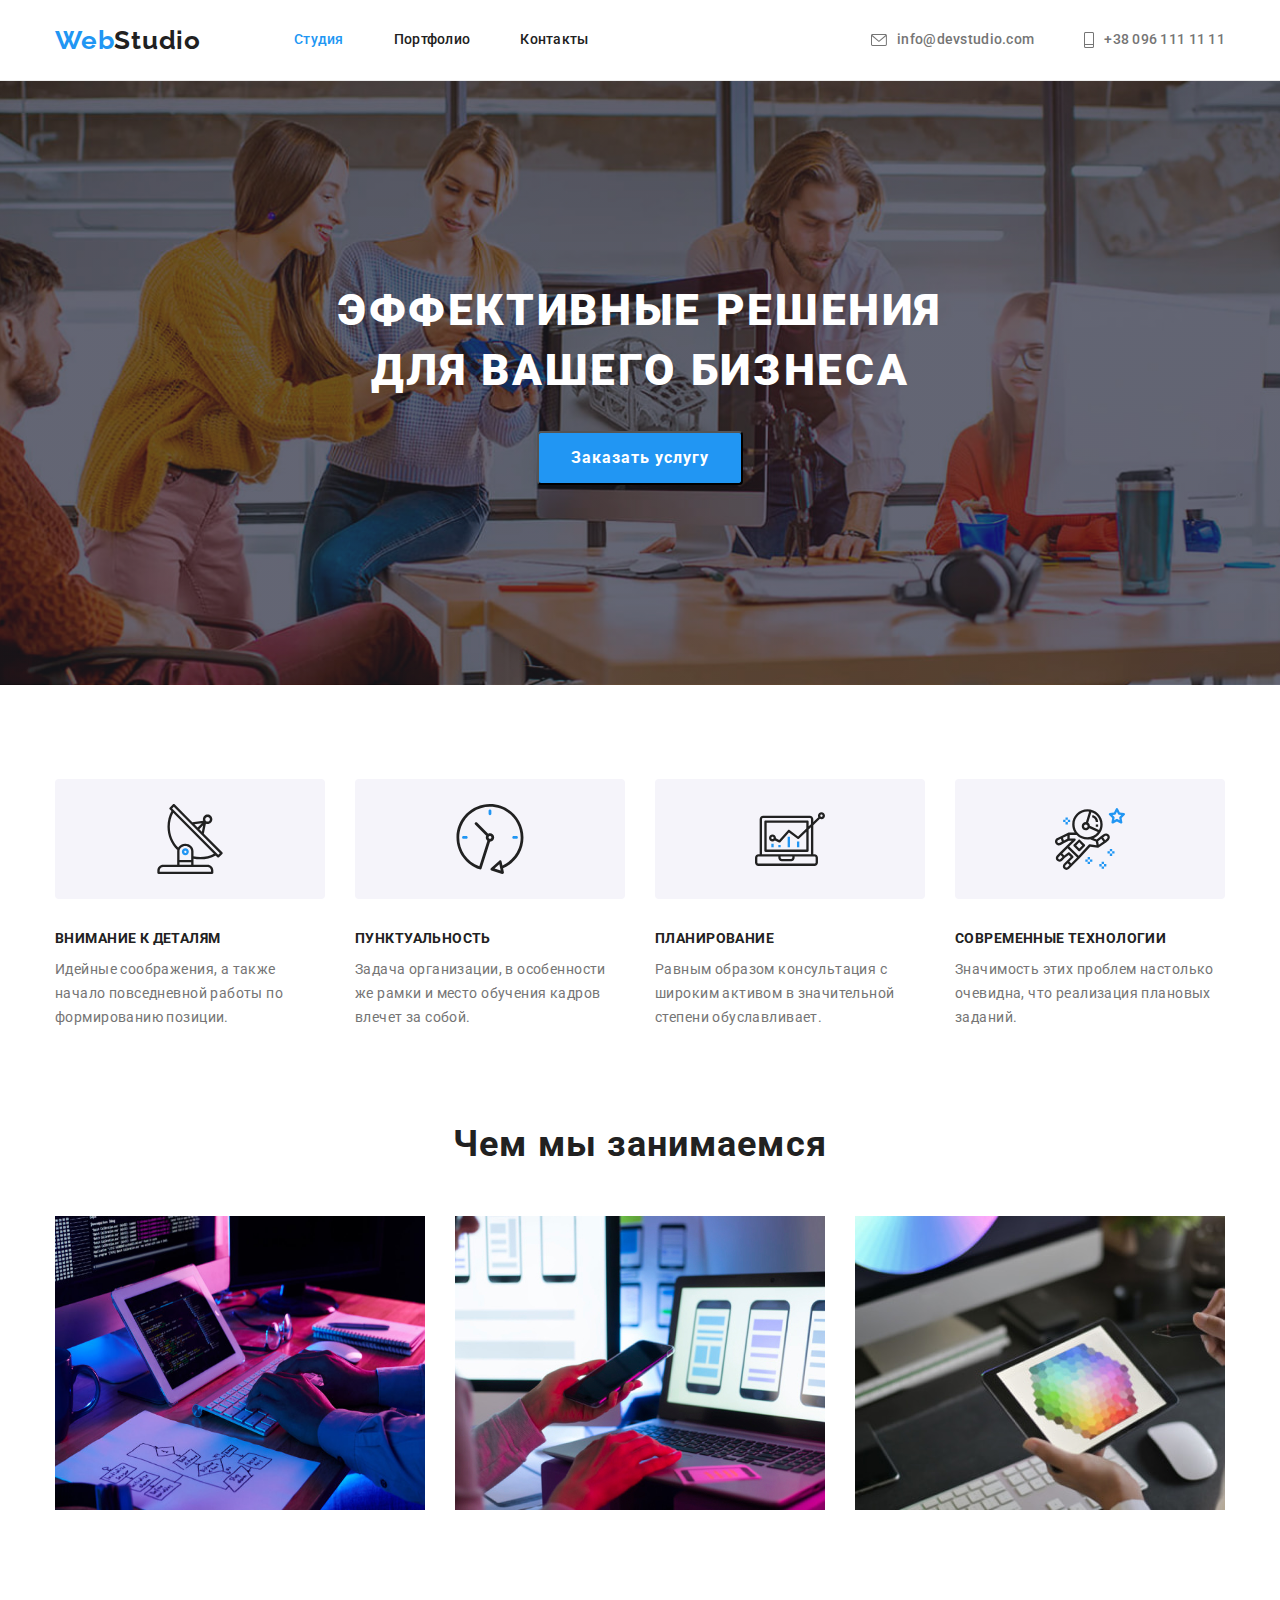
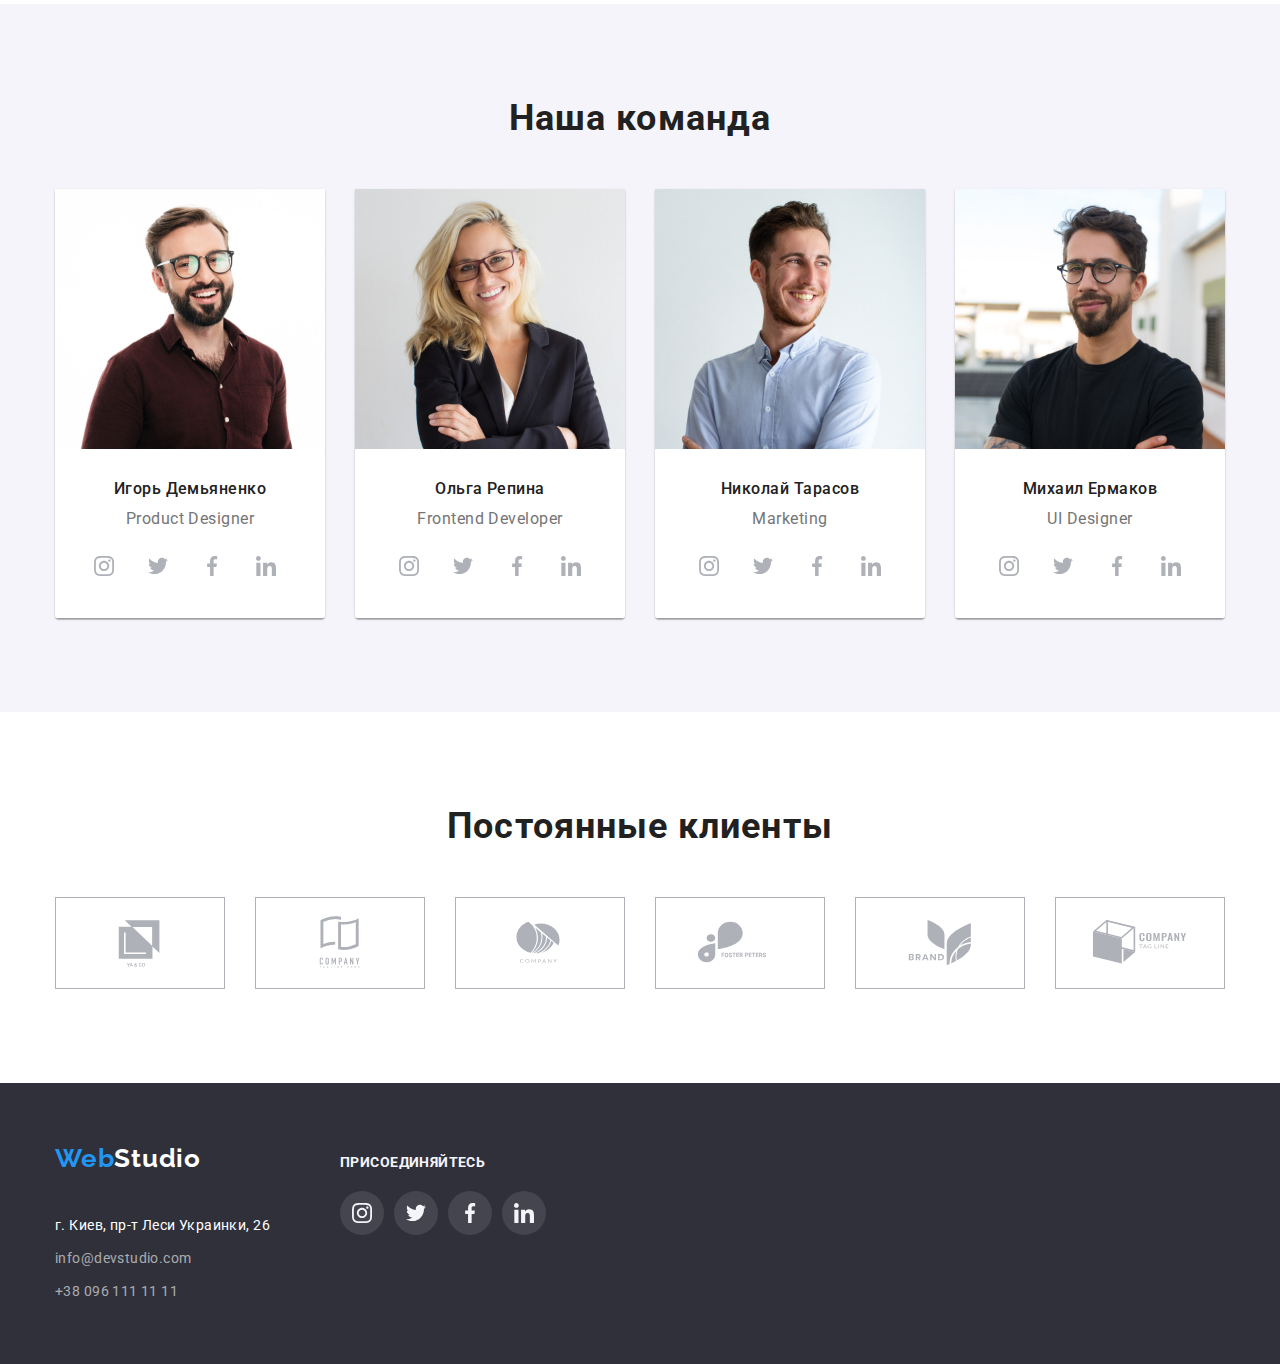
==== docs/index.html @ ccc842a6 "Initial commit" ====
<!DOCTYPE html>
<html lang="ru">

<head>
  <meta charset="UTF-8" />
  <meta http-equiv="X-UA-Compatible" content="IE=edge" />
  <meta name="viewport" content="width=device-width, initial-scale=1.0" />
  <title>Document</title>
  <link rel="preconnect" href="https://fonts.googleapis.com" />
  <link rel="preconnect" href="https://fonts.gstatic.com" crossorigin />
  <link href="https://fonts.googleapis.com/css2?family=Raleway:wght@700&family=Roboto:wght@400;500;700;900&display=swap"
    rel="stylesheet" />
  <link href="https://cdnjs.cloudflare.com/ajax/libs/modern-normalize/1.1.0/modern-normalize.min.css"
    rel="stylesheet" />
  <link rel="stylesheet" href="./css/style.css" />
</head>

<body class="pages">
  <!-- Шапка сайта -->
  <header class="page-header">
    <div class="main-nav conteiner">
      <nav class="nav-content">
        <a href="./index.html" lang="en" class="logo logo-header link">
          <span class="logo-accent">Web</span>Studio
        </a>
        <ul class=" nav-list">
          <li class="nav-item">
            <a href="./portfolio.html" class="nav-link link current">Студия</a>
          </li>
          <li class="nav-item">
            <a href="./portfolio.html" class="nav-link link">Портфолио</a>
          </li>
          <li class="nav-item"><a href="#address" class="nav-link link">Контакты
            </a>
          </li>
        </ul>
      </nav>
      <ul class="info-list ">
        <li class="info-item">
          <a href="mailto:info@devstudio.com" class=" info-link link">
            <svg class="icon-mail">
              <use href="./img/sprite.svg#icon-mail"></use>
            </svg>info@devstudio.com</a>
        </li>
        <li class="info-item list">
          <a href="tell:+380961111111" class="info-link link"><svg class="icon-tel">
            <use href="./img/sprite.svg#icon-tel" ></use>
          </svg> +38 096 111 11 11</a>
        </li>
      </ul>
    </div>
  </header>
  <main>
    <!-- Герой -->
    <section class="hero section">
      <div class="conteiner">
        <div class="hero-content">
          <h1 class="hero-title">Эффективные решения <br />для вашего бизнеса</h1>
          <button type="button" class="hero-button">Заказать услугу</button>
        </div>
      </div>
    </section>
    <!-- Преимущества -->
    <section class="section">
      <div class="conteiner">
        <h2 class="visually-hidden">Наши преимущества</h2>
        <ul class="advantage-list list">
          <li class="advantage-item">
            <div class="box-icons">
              <svg class="skill-icons">
                  <use href="./img/sprite.svg#icon-antenna"></use>
              </svg>
              </div>
            <h3 class=" advantage-title">Внимание к деталям</h3>
            <p class="advantage-text">
              Идейные соображения, а также<br />
              начало повседневной работы по<br />
              формированию позиции.
            </p>
          </li>
          <li class="advantage-item">
            <div class="box-icons">
              <svg class="skill-icons">
                  <use href="./img/sprite.svg#icon-clock">
                  </use>
              </svg>
          </div>
            <h3 class=" advantage-title">Пунктуальность</h3>
            <p class="advantage-text">
              Задача организации, в особенности<br />
              же рамки и место обучения кадров<br />
              влечет за собой.
            </p>
          </li>
          <li class="advantage-item">
            <div class="box-icons">
              <svg class="skill-icons">
                  <use href="./img/sprite.svg#icon-diagram"></use>
              </svg>
          </div>
            <h3 class=" advantage-title">Планирование</h3>
            <p class="advantage-text">
              Равным образом консультация с<br />
              широким активом в значительной<br />
              степени обуславливает.
            </p>
          </li>
          <li class="advantage-item">
            <div class="box-icons">
              <svg class="skill-icons">
                  <use href="./img/sprite.svg#icon-astronaut">
                      
                  </use>
              </svg>
          </div>
            <h3 class=" advantage-title">Современные технологии</h3>
            <p class="advantage-text">
              Значимость этих проблем настолько<br />
              очевидна, что реализация плановых<br />
              заданий.
            </p>
          </li>
        </ul>
      </div>
    </section>
    <!-- Примеры работ -->
    <section class="section-whatwedo">
      <div class=" main-about conteiner">
        <h2 class="about-title">Чем мы занимаемся</h2>
        <ul class="about-list list">
          <li class="about-item">
            <a href="" class="link">
              <img src="./img/img.jpg" alt="Бекенд и фроненд" height="294" width="370" /></a>
          </li>
          <li class="about-item">
            <a href="" class="link"></a>
            <img src="./img/box2.jpg" alt="Лендинг сайтов" height="294" width="370" /></a>
          </li>
          <li class="about-item">
            <a href="" class="link"></a>
            <img src="./img/box3.jpg" alt="Подбор цветовой палитры" height="294" width="370" /></a>
          </li>
        </ul>
      </div>
    </section>
    <!-- Наша команда -->
    <section class="team-section">
      <div class="conteiner">
        <h2 class="team-title">Наша команда</h2>
        <ul class="team-list">

          <li class="team-item">
            <div class="card-thumb">
            <img src="./img/imghero1.jpg" alt="Демьяненко" height="260" width="270" />
            </div>
            <div class="team-box">
              <h3 class="team-name">Игорь Демьяненко</h3>
              <p lang="en" class="team-post">Product Designer</p>
            <ul class="list-social-networks">
              <li class="command-item">
              <a href="https://www.instagram.com/" class="social-link"><svg class="social-network">
               <use href="./img/sprite.svg#icon-instagram"></use> 
           </svg></a>
       </li>
       <ul class="list-social-networks">
           <li class="command-item"><a href="https://twitter.com/" class="social-link"><svg class="social-network">
               <use href="./img/sprite.svg#icon-twitter"></use>
           </svg></a>
       </li>
           <li class="command-item"><a href="https://www.facebook.com/" class="social-link"><svg class="social-network">
               <use href="./img/sprite.svg#icon-facebook"></use>
           </svg></a>
       </li>
           <li class="command-item"><a href="https://www.linkedin.com/" class="social-link"><svg class="social-network">
               <use href="./img/sprite.svg#icon-linkedin"></use>
           </svg></a>
       </li>  </ul>
          </div>
           
          </li>
          <li class="team-item">
            <div class="card-thumb">
            <img src="./img/imghero2.jpg" alt="Репина" height="260" width="270" />
            </div>
            <div class="team-box">
              <h3 class="team-name">Ольга Репина</h3>
              <p lang="en" class="team-post">Frontend Developer</p>
           
            <ul class="list-social-networks">
              <li class="command-item">
                <a href="https://www.instagram.com/" class="social-link"><svg class="social-network">
                 <use href="./img/sprite.svg#icon-instagram"></use> 
             </svg></a>
         </li>
             <li class="command-item"><a href="https://twitter.com/" class="social-link"><svg class="social-network">
                 <use href="./img/sprite.svg#icon-twitter"></use>
             </svg></a>
         </li>
             <li class="command-item"><a href="https://www.facebook.com/" class="social-link"><svg class="social-network">
                 <use href="./img/sprite.svg#icon-facebook"></use>
             </svg></a>
         </li>
             <li class="command-item"><a href="https://www.linkedin.com/" class="social-link"><svg class="social-network">
                 <use href="./img/sprite.svg#icon-linkedin"></use>
             </svg></a>
         </li>
        </ul>
         </div>
            
          </li>
          <li class="team-item">
            <div class="card-thumb">
            <img src="./img/imghero3.jpg" alt="Тарасов" height="260" width="270" />
          </div>
            <div class="team-box">
              <h3 class="team-name">Николай Тарасов</h3>
              <p lang="en" class="team-post">Marketing</p>
            
            <ul class="list-social-networks">
              <li class="command-item">
                <a href="https://www.instagram.com/" class="social-link"><svg class="social-network">
                 <use href="./img/sprite.svg#icon-instagram"></use> 
             </svg></a>
         </li>
             <li class="command-item"><a href="https://twitter.com/" class="social-link"><svg class="social-network">
                 <use href="./img/sprite.svg#icon-twitter"></use>
             </svg></a>
         </li>
             <li class="command-item"><a href="https://www.facebook.com/" class="social-link"><svg class="social-network">
                 <use href="./img/sprite.svg#icon-facebook"></use>
             </svg></a>
         </li>
             <li class="command-item"><a href="https://www.linkedin.com/" class="social-link"><svg class="social-network">
                 <use href="./img/sprite.svg#icon-linkedin"></use>
             </svg></a>
         </li>
        </ul>
         </div>
            
          </li>
          <li class="team-item">
            <div class="card-thumb">
            <img src="./img/hero4.jpg" alt="Ермаков" height="260" width="270" />
          </div>
            <div class="team-box">
              <h3 class="team-name">Михаил Ермаков</h3>
              <p lang="en" class="team-post">UI Designer</p>
           
            <ul class="list-social-networks">
              <li class="command-item">
                <a href="https://www.instagram.com/" class="social-link"><svg class="social-network">
                 <use href="./img/sprite.svg#icon-instagram"></use> 
             </svg></a>
         </li>
             <li class="command-item"><a href="https://twitter.com/" class="social-link"><svg class="social-network">
                 <use href="./img/sprite.svg#icon-twitter"></use>
             </svg></a>
         </li>
             <li class="command-item"><a href="https://www.facebook.com/" class="social-link"><svg class="social-network">
                 <use href="./img/sprite.svg#icon-facebook"></use>
             </svg></a>
         </li>
             <li class="command-item"><a href="https://www.linkedin.com/" class="social-link"><svg class="social-network">
                 <use href="./img/sprite.svg#icon-linkedin"></use>
             </svg></a>
         </li>  
        </ul>
        </div>
          </li>
        </ul>
      </div>
    </section>

     <!-- Постоянные клиенты -->

     <section class="section-clients">
      <div class="conteiner">
          <h2 class="section-title">Постоянные клиенты</h2>
  
          <ul class="clients-list">
              <li class="client"><a href="" class="client-link"><svg class="client-icon">
                      <use href="./img/sprite.svg#icon-Logo1"></use>
                      
                  </svg></a>
              </li>
              <li class="client"><a href="" class="client-link"><svg class="client-icon">
                          <use href="./img/sprite.svg#icon-Logo2"></use>
                          
                      </svg></a>
              </li>
              <li class="client"><a href="" class="client-link"><svg class="client-icon">
                          <use href="./img/sprite.svg#icon-Logo3"></use>
                          
                      </svg></a>
              </li>
              <li class="client"><a href="" class="client-link"><svg class="client-icon">
                          <use href="./img/sprite.svg#icon-Logo4"></use>
                          
                      </svg></a>
              </li>
              <li class="client"><a href="" class="client-link"><svg class="client-icon">
                          <use href="./img/sprite.svg#icon-Logo5"></use>
                          
                      </svg></a>
              </li>
              <li class="client"><a href="" class="client-link"><svg class="client-icon">
                          <use href="./img/sprite.svg#icon-Logo6"></use>
                      </svg></a>
              </li>
              
          </ul>
      </div>
  </section>

  </main>
  <!-- Футер -->
<footer>
    <div class="conteiner">
        <div class="footer-box">
            <div>
                <a href="./index.html" lang="en" class="logo footer-logo"><span class="logo-accent">Web</span>Studio</a>
                <address class="address">
                    <p>г. Киев, пр-т Леси Украинки, 26</p>
                    <a href="mailto:info@devstudio.com" class="mail">info@devstudio.com</a>
                    <a href="tel:+380961111111" class="tel">+38 096 111 11 11</a>
                </address>
            </div>
            <div class="footer-list-box">
                <p class="footer-title">присоединяйтесь</p>
                <ul class="footer-list">
                    <li class="footer-item">
                        <a href="https://www.instagram.com/" class="footer-social-link"><svg class="footer-social-network">
                                <use href="./img/sprite.svg#icon-instagram"></use>
                            </svg></a>
                    </li>
                    <li class="footer-item"><a href="https://twitter.com/" class="footer-social-link"><svg class="footer-social-network">
                                <use href="./img/sprite.svg#icon-twitter"></use>
                            </svg></a>
                    </li>
                    <li class="footer-item"><a href="https://www.facebook.com/" class="footer-social-link"><svg class="footer-social-network">
                                <use href="./img/sprite.svg#icon-facebook"></use>
                            </svg></a>
                    </li>
                    <li class="footer-item"><a href="https://www.linkedin.com/" class="footer-social-link"><svg class="footer-social-network">
                                <use href="./img/sprite.svg#icon-linkedin"></use>
                            </svg></a>
                    </li>
                </ul>
            </div>
        </div>
    
    </div>
</footer>
</body>

</html>
---- docs/css/style.css ----
*,
*::before,
*::after {
    box-sizing: border-box;
}

:root {
    --main-font: roboto, sans-serif;
    --secondary-font: raleway, sans-serif;
    --secondary-button-color: #F5F4FA;

    --primary-bg-color: #ffffff;
    --secondary-bg-color: #f5f4fa;
    --footer-bg-color: #2f303a;

    --primary-text-color: #757575;
    --secondary-text-color: #ffffff;
    --title-text-color: #212121;

    --logo-white-color: #ffffff;
    --logo-blask-color: #212121;
    --hover-button-color: #188CE8;
    --accent-color: #2196f3;
    --footer-link-bg: rgba(255, 255, 255, 0.1);
    --social-network-fill: #AFB1B8;
    --footer-address-color:rgba(255, 255, 255, 0.6);

}

/*main*/


h1,
h2,
h3,
h4,
h5,
h6,
p,
ul {
  margin: 0;
  padding: 0;
}

ul {
  list-style: none;
  padding: 0;
  margin: 0;
}

.link {
  text-decoration: none;
}

address {
  font-style: normal;
}
img {
  display: block;
  min-width: 100%;
}


body {
    font-family: var(--main-font);
    color: var(--primary-text-color);
}
.section {
    padding-top: 94px;
    padding-bottom: 94px;
}
.section-whatwedo {
padding-bottom: 94px;
}
.conteiner {
    width: 1200px;
    padding: 0 15px;
    margin: auto;
  
}

.visually-hidden {
    position: absolute;
    width: 1px;
    height: 1px;
    margin: -1px;
    padding: 0;
    overflow: hidden;
    border: 0;
    clip: rect(0 0 0 0);
}

.link {
    text-decoration: none;
}

.list {
    display: flex;
    padding: 0px;
    margin: 0px;
    list-style-type: none;
}

.pages {
    font-family: var(--main-font);

    background-color: var(--primary-bg-color);
}

.logo {
    font-family: var(--secondary-font);
    font-weight: 700;
    font-size: 26px;
    line-height: 1.19;
    letter-spacing: 0.03em;
    font-size: 26px;
    text-decoration: none;
}

.logo-header {
color: var(--logo-blask-color);
font-family: Raleway;
font-weight: 700;
font-size: 26px;
line-height: 1.19;
text-decoration: none;
 margin-right: 93px;
}

.logo-footer {
    color: var(--logo-white-color);
}

.logo-accent {
    color: var(--accent-color);
}

/*----------Site naw----------*/
.page-header {
    border-bottom: 1px solid #ececec;
}

.main-nav {
    display: flex;
    align-items: center;
}

.nav-content {
    display: flex;
    align-items: center;
    justify-content: space-around;
}
.nav-list {
  display: flex;
  margin: auto;
}
.nav-list:last-child {
    margin-right: 0;
  }
  .contact .item {
    display: flex;
    margin-right: 50px;
    align-items: center;
  }
.info-item{
    display: inline-block;
    vertical-align: middle;
}
.info-list .info-item {
    display: flex;
    margin-right: 50px;
    align-items: center;
}
.info-item:last-child {
    margin-right: 0;
}
.info-list .info-link {
    color: var(--primary-text-color);
    fill: var(--primary-text-color);
    text-decoration: none;
    font-weight: 500;
    font-size: 14px;
    line-height: 1.14;
    letter-spacing: 0.02em;
    padding: 32px 0;
    align-items: center;
  display: flex;
  }
  .info-list .info-link:focus,
  .info-list .info-link:hover {
    color: var(--accent-color);
    fill: var(--accent-color);
  }
.nav-item:not(:last-child) {
    margin-right: 50px;
}

.nav-link {
    text-decoration: none;
    display: flex;
    padding-top: 32px;
    padding-bottom: 32px;
    font-style: normal;
    font-weight: 500;
    font-size: 14px;
    line-height: 1.14;
    letter-spacing: 0.02em;
    color: var(--title-text-color);
}

.nav-link:hover,
.nav-link:focus {
    color: var(--accent-color);
}

.nav-link.current {
    color: var(--accent-color);
}
.info-list {
    display: flex;
    margin-left: auto;
}

.info-item:not(:last-child) {
    margin-right: 50px;
}

.info-link {
    /* background-color: tomato; */
    padding-top: 32px;
    padding-bottom: 32px;
    font-style: normal;
    font-weight: 500;
    font-size: 14px;
    line-height: 1.14;
    letter-spacing: 0.02em;
    color: var(--primary-text-color);
}

.info-link:hover,
.info-link:focus {
    color: var(--accent-color);
}
.icon-tel {
    width:10px; 
    height:16px;
    margin-right: 10px;
  }
  .icon-mail {
    width:16px;
    height:12px;
    margin-right: 10px;
  }
  /* hero */

.address {
    margin-top: 20px;
}

.address-item:not(:last-child) {
    margin-bottom: 9px;
}

.address-link {
    font-style: normal;
    font-weight: normal;
    font-size: 14px;
    line-height: 1.71;
    letter-spacing: 0.03em;
    color: var(--secondary-text-color);
}

.address-link.info {
    color: rgba(255, 255, 255, 0.6);
}

/* index.html */

/* hero */
.hero.section {
    text-align: center;
    padding: 200px 0;
    max-width: 1600px;
    background-color: var(--bgc-hero);
    background-image:linear-gradient(rgba(47, 48, 58, 0.4), rgba(47, 48, 58, 0.4)), 
    url(../img/bckgrImg.jpg);
    background-position: center;
    background-size: cover;
    margin-left: auto;
    margin-right: auto;
}

.hero-content {
    text-align: center;
}

.hero-title {
    /* padding-bottom: 20px; */
    font-weight: 900;
    font-size: 44px;
    line-height: 1.36;
    text-align: center;
    letter-spacing: 0.06em;
    text-transform: uppercase;
    color: var(--secondary-text-color);
    font-size: 44px;
}

.hero-button {
    margin-top: 30px;
    display: inline-block;
    border-radius: 4px;
    padding: 10px 32px;
    font-family: Roboto;
    font-weight: 700;
    font-size: 16px;
    line-height: 1.87;
    letter-spacing: 0.06em;
    color: var(--secondary-text-color);
    background-color: var(--accent-color);
    box-shadow: 0px 4px 4px rgba(0, 0, 0, 0.15);
    font-size: 16px;
}

.hero-button:hover,
.hero-button:focus {
    background-color: var(--hover-button-color);
    cursor: pointer;
}

/* advantage */

.box-icons {
   position: relative;
    width: 270px;
    height: 120px;
    background-color: var(--secondary-bg-color);
    text-align: center;
    margin-bottom: 30px;
    border-radius: 4px;
}
  
.skill-icons {
  position: absolute;
  top: 50%;
  left: 50%;
  transform: translate(-50%,-50%);
  width: 70px;
  height: 70px;
}
  
.advantage-list {

    display: flex;
    margin-left: -15px;
    margin-right: -15px;
}

.advantage-item {
    margin-left: 15px;
    margin-right: 15px;
    flex-basis: calc((100% - 120px) / 4);
}

.advantage-title {
    margin-bottom: 10px;
    font-weight: 700;
    font-size: 14px;
    line-height: 1.4;
    letter-spacing: 0.03em;
    text-transform: uppercase;
    color: var(--title-text-color);
}

.advantage-text {
    font-weight: normal;
    font-size: 14px;
    line-height: 1.71;
    letter-spacing: 0.03em;
    color: var(--primary-text-color);
}

.about-title {
    margin-bottom: 50px;
    font-weight: 700;
    font-size: 36px;
    line-height: 1.16;
    text-align: center;
    letter-spacing: 0.03em;
    color: var(--title-text-color);
}

.about-list {
    display: flex;
}

.about-item:not(:last-child) {
    margin-right: 30px;
}

/* team */
 .team-section {
    display: flex;
    padding-bottom: 94px;
    padding-top: 94px;
    background-color: var(--secondary-bg-color);
    margin-bottom: 0;
}
.team-section ul {
display: flex; 
flex-direction: row;
padding-left: 0;

}

.team-title {
    margin-bottom: 50px;
    font-weight: 700;
    font-size: 36px;
    line-height: 1.16;
    text-align: center;
    letter-spacing: 0.03em;
    color: var(--title-text-color);
}

.team-list {
    display: flex;
   
}
.team-box {
   padding-top: 30px;
   padding-bottom: 30px;
   background-color: var(--logo-white-color);
   border-radius: 2px ;
}
 
.team-item {

    width: calc((100% - 90px) / 4);
    margin-right: 30px;
    display: inline-block;
    flex-direction: row;
    box-shadow: 0px 1px 3px rgba(0, 0, 0, 0.12), 0px 1px 1px rgba(0, 0, 0, 0.14),
          0px 2px 1px rgba(0, 0, 0, 0.2);
    border-radius: 0px 0px 4px 4px;
    background-color: var(--primary-white-color);
    margin: 0 10px 0 0;
}

.team-item:not(:last-child) {
    margin-right: 30px;
}

.team-name {
    text-align: center;
    font-weight: 500;
    font-size: 16px;
    line-height: 1.19;
    letter-spacing: 0.03em;
    color: var(--title-text-color);
    margin-bottom: 10px;
}

.team-post {
    font-weight: 400;
    font-size: 16px;
    line-height: 1.19;
    text-align: center;
    letter-spacing: 0.03em;
    color: var(--primary-text-color);
    margin-bottom: 16px;
}
.list-social-networks {
    display: flex;
    justify-content: center;
}
  
.command-item {
    margin-right: 10px;
}
  
.command-item:nth-child(4n) {
    margin-right: 0;
}
  
.social-link {
  display: flex;
  align-items: center;
  justify-content: center;
  width: 44px;
  height: 44px;
  border-radius: 50%;
  padding: 12px;
}
.social-link:focus,
.social-link:hover {
background-color: var(--accent-color);
}
.social-link:focus .social-network,
.social-link:hover .social-network {
    fill: var(--secondary-text-color); 
   
}
  
.social-network {
    display: block;
    width: 20px;
    height: 20px;
    fill: var(--social-network-fill);
}
 /* Наши постоянные клиенты  */
.section-title {
    margin-bottom: 50px;
    font-weight: 700;
    font-size: 36px;
    line-height: 1.16;
    text-align: center;
    letter-spacing: 0.03em;
    color: var(--title-text-color);
}
.section-clients {
  padding-top: 94px;
  padding-bottom: 94px;
}

.clients-list {
  display: flex;
  padding-left: 0;
  align-items: center;
}

.client {
  margin-right: 30px;
}

.client:nth-child(6n) {
  margin-right: 0px;
}

.client-link {
  display: block;
  position: relative;
  width: 170px;
  height: 92px;
  border: 1px solid #afb1b8;
}

.client-link:hover,
.client-link:focus {
  border: 1px solid var(--accent-color);
}

.client-link:focus .client-icon,
.client-link:hover .client-icon {
  fill: var(--accent-color);
}

.client-icon {
  display: block;
  position: absolute;
  top: 50%;
  left: 50%;
  transform: translate(-50%,-50%);
  width: 106px;
  height: 60px;
  fill: var(--secondary-bg-color);
  fill: #afb1b8;
}

/*footer*/
footer {
    background-color: #2f303a;
    padding-top: 60px;
    padding-bottom: 60px;
  }
  
  .footer-box {
    display: flex;
  }
  
  .footer-logo {
    margin-bottom: 20px;
    display: inline-block;
    color: var(--secondary-text-color);
  }
  .address > p,
  .address > a {
    color: var(--footer-address-color);
    text-decoration: none;
    font-size: 14px;
    line-height: 1.71;
    letter-spacing: 0.03em;
    font-style: normal;
    display: block;
  }
  
  .address > p {
    margin-bottom: 9px;
    color: var(--secondary-text-color);
  }
  
  .mail {
    margin-bottom: 9px;
  }
 
  
  .footer-list-box {
    margin-left: 70px;
    padding-top: 12px;
  }
  
  .footer-title {
    font-weight: bold;
    font-size: 14px;
    line-height: 1.14;
    letter-spacing: 0.03em;
    text-transform: uppercase;
    color: var(--secondary-bg-color);
    margin-bottom: 20px;
  }
  
  .footer-list {
    display: flex;
    padding-left: 0;
  }
  
  .footer-item {
    margin-right: 10px;
  }
  
  .footer-item:nth-child(4n) {
    margin-right: 0px;
  }
  
  .footer-social-link {
    display: flex;
    align-items: center;
    justify-content: center;
    width: 44px;
    height: 44px;
    border-radius: 50%;
    padding: 12px;
    background-color:var(--footer-link-bg);
  }
  
  .footer-social-link:nth-child(4n) {
    margin-right: 0px;
  }
  
  .footer-social-link:focus,
  .footer-social-link:hover {
    background-color: var(--accent-color);
  }
  
  .footer-social-network {
    display: block;
    width: 20px;
    height: 20px;
    fill: var(--secondary-bg-color);
  }
  
/* filter */

.filter-section {
    padding-bottom: 94px;
    padding-top: 94px;
}
.filter {
    text-align: center;
}

.filter-button {
    display: inline-block;
    border: 0px;
    border-radius: 4px;
    padding: 6px 22px;
    font-family: Roboto;
    font-weight: 500;
    font-size: 16px;
    line-height: 1.62;
    letter-spacing: 0.03em;
    background-color: var(--secondary-bg-color);
    color: var(--title-text-color);
    cursor: pointer;
}

.filter-button:focus,
.filter-button:hover {
    background-color: var(--accent-color);
    color: var(--secondary-text-color);
    cursor: pointer;
}

.filter-button:not(:last-child) {
    margin-right: 4px;

}

.filter-list {
    margin: 0px;
    padding: 0px;
    text-align: center;
    list-style: none;
    display: flex;
    flex-wrap: wrap;
    justify-content: center;
    margin-bottom: 50px;
}

.filter-item {
    margin: 4px;
    border-bottom: var(--primary-text-color);
    cursor: pointer;
}

/* project*/

.project-list {
    display: flex;
    flex-wrap: wrap;
    margin: -15px;
}

.project-item {
    text-decoration: none;
    outline: 1px solid #eeeeee;
    margin: 15px;
    flex-basis: calc((100% - 90px) / 3);
    transition: box-shadow .3s;
    transform: translateY(-0.25em);
}
.project-item:focus,
.project-item:hover {
  box-shadow:
  0 1px 4px rgba(0, 0, 0, 0.16),
  0 0 4px  rgba(0, 0, 0, 0.06),
  0 0 1px rgba(0, 0, 0, 0.12);
}

.project-name {
    font-weight: 700;
    font-size: 18px;
    line-height: 2;
    letter-spacing: 0.06em;
    color: var(--title-text-color);
}
.project-box {
  padding-top: 20px;
  padding-bottom: 20px;
  padding-left: 24px;
  padding-right: 24px;
  border: 1px solid #eeeeee;
    
}

.project-type {
    font-weight: 400;
    font-size: 16px;
    line-height: 1.87;
    letter-spacing: 0.03em;
    color: var(--primary-text-color);
}
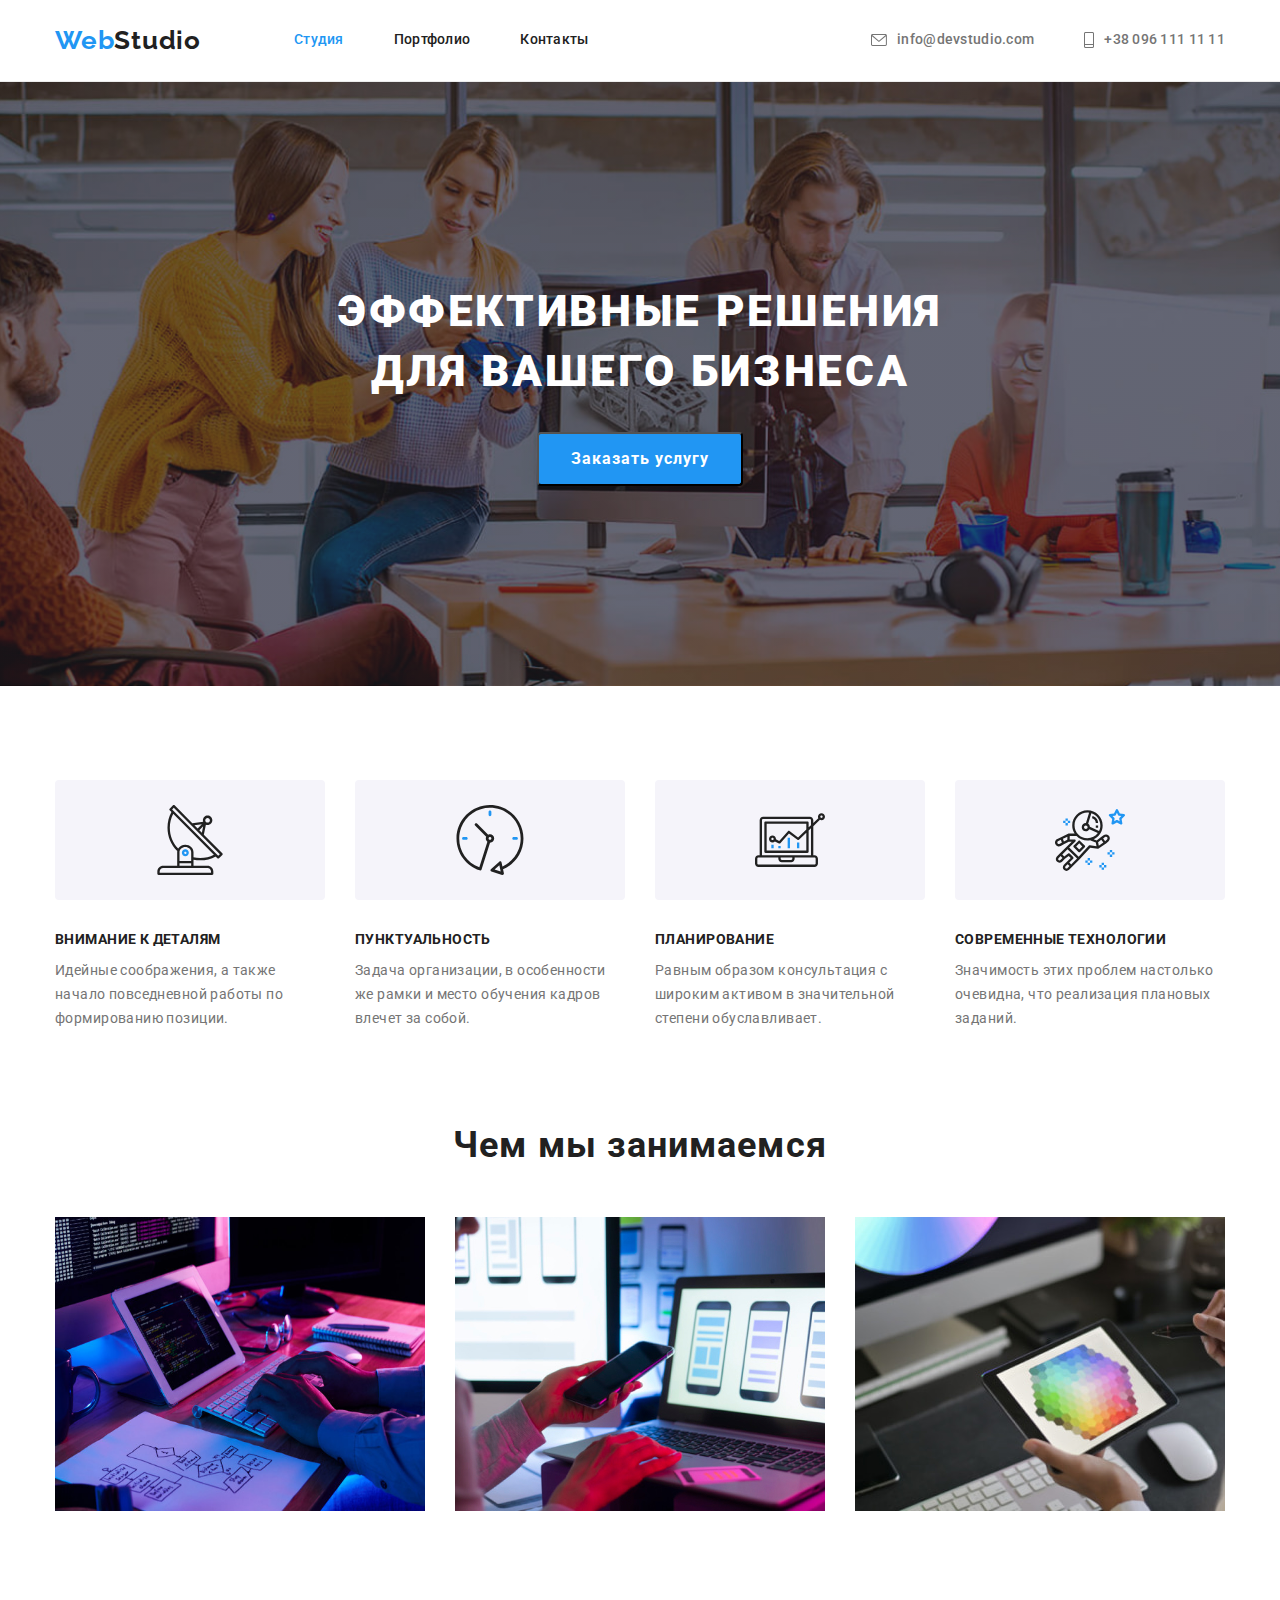
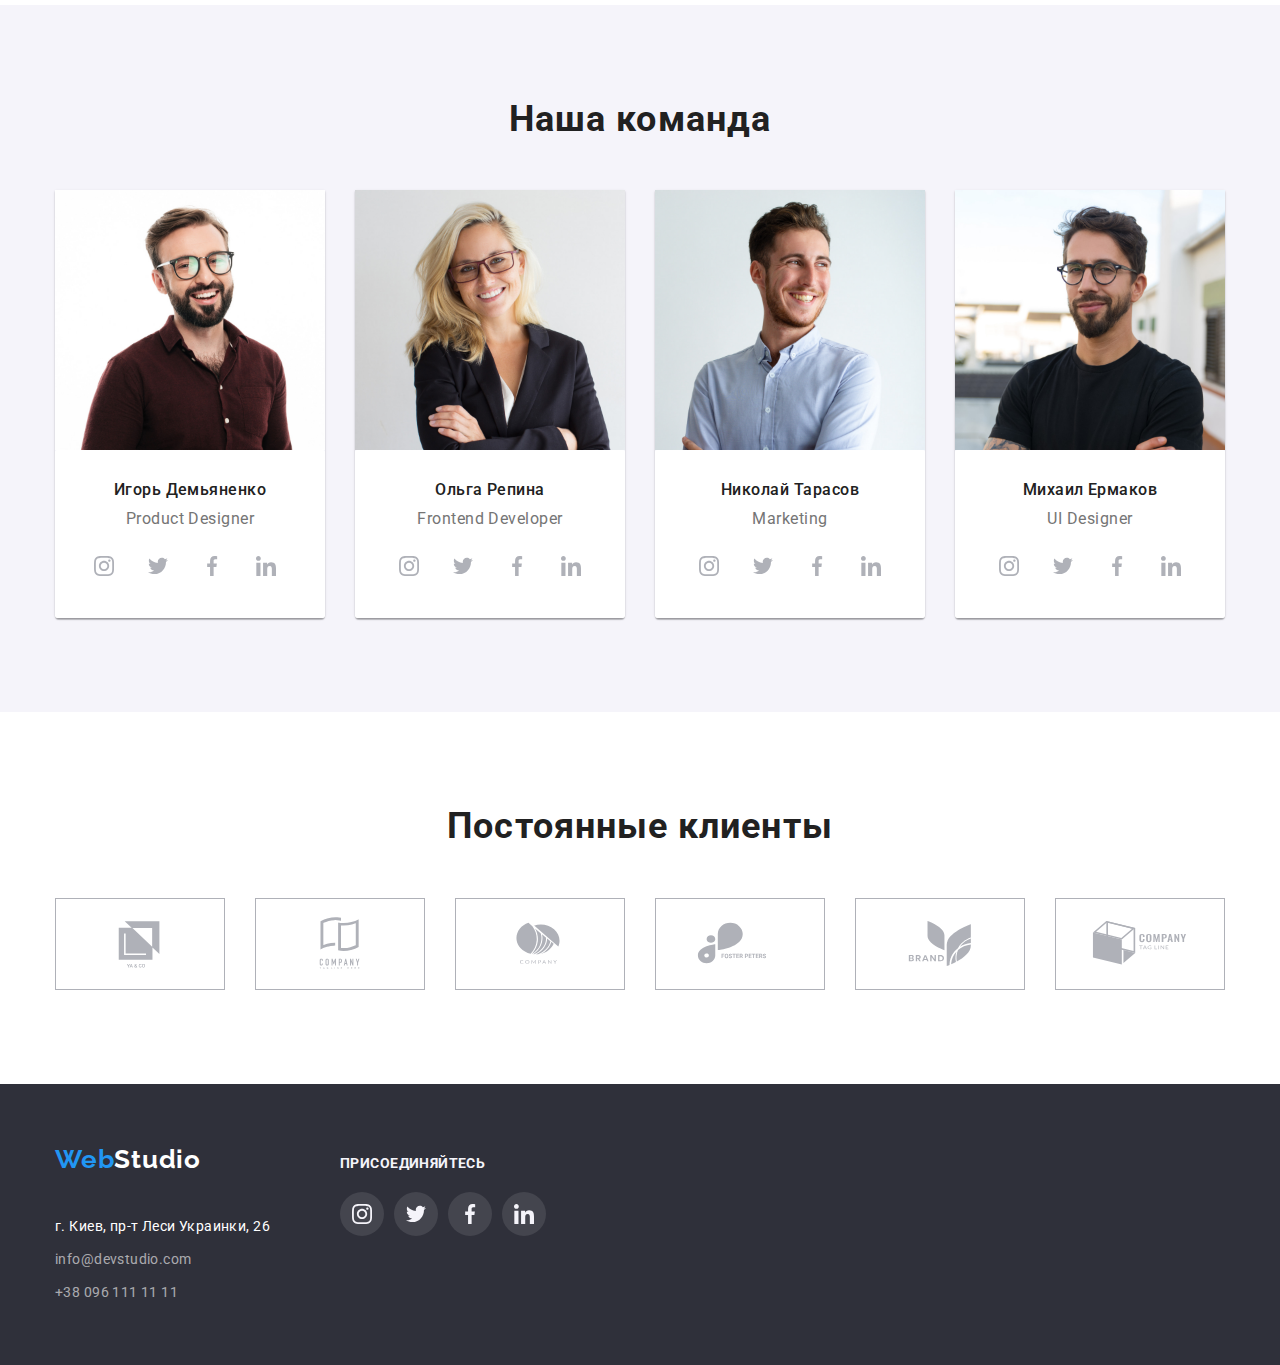
==== commit 5f1e49fc: "modal" ====
--- a/docs/index.html
+++ b/docs/index.html
@@ -23,7 +23,7 @@
         <a href="./index.html" lang="en" class="logo logo-header link">
           <span class="logo-accent">Web</span>Studio
         </a>
-        <ul class=" nav-list">
+        <ul class=" nav-list nav-menu">
           <li class="nav-item">
             <a href="./portfolio.html" class="nav-link link current">Студия</a>
           </li>
@@ -56,8 +56,17 @@
       <div class="conteiner">
         <div class="hero-content">
           <h1 class="hero-title">Эффективные решения <br />для вашего бизнеса</h1>
-          <button type="button" class="hero-button">Заказать услугу</button>
-        </div>
+          <button data-modal-open type="button" class="hero-button">Заказать услугу</button>
+         </div>
+        <div class="backdrop is-hidden" data-modal>
+          <div class="modal">
+              <button data-modal-close type="button" class="modal-close">
+                  <svg class="close" width="30" height="30">
+                      <use class="close-round" href="./img/sprite.svg#close"></use>
+                  </svg>
+              </button>
+          </div>
+    </div>
       </div>
     </section>
     <!-- Преимущества -->
@@ -351,6 +360,7 @@
     
     </div>
 </footer>
+<script defer src="./js/modal.js"></script>
 </body>
 
 </html>--- a/docs/css/style.css
+++ b/docs/css/style.css
@@ -24,7 +24,7 @@
     --footer-link-bg: rgba(255, 255, 255, 0.1);
     --social-network-fill: #AFB1B8;
     --footer-address-color:rgba(255, 255, 255, 0.6);
-
+    --transition-rule: 250ms cubic-bezier(0.4, 0, 0.2, 1);
 }
 
 /*main*/
@@ -144,7 +144,47 @@
     display: flex;
     align-items: center;
 }
-
+.nav-menu .nav-link {
+  padding: 0;
+  margin: 0;
+  list-style: none;
+  position: relative;
+  color: var(--title-text-color);
+  text-decoration: none;
+  font-weight: 500;
+  line-height: 1.14;
+  letter-spacing: 0.02em;
+  display: block;
+
+  padding-top: 32px;
+  /* padding-bottom: 32px; */
+
+  transition: color var(--transition-rule);
+}
+
+.nav-link::after {
+  content: "";
+  left: 0;
+  bottom: 0;
+  display: block;
+  width: 100%;
+  height: 5px;
+  margin-top: 28px;
+  background-color: var(--accent-color);
+  border-radius: 2px;
+  opacity: 0;
+  transition: opacity var(--transition-rule);
+}
+.nav-menu .nav-link:hover,
+.nav-menu .nav-link:focus {
+  color: var(--accent-color);
+  outline: none;
+}
+
+.nav-menu .nav-link:hover::after,
+.nav-menu .nav-link:focus::after {
+  opacity: 1;
+}
 .nav-content {
     display: flex;
     align-items: center;
@@ -327,6 +367,62 @@
     background-color: var(--hover-button-color);
     cursor: pointer;
 }
+/* modal  */
+.modal-close {
+  position: absolute;
+  top: 0;
+  right: 0;
+  padding: 0;
+  background-color: transparent;
+  border: 0;
+}
+.close {
+  margin: 8px;
+  padding: 6px;
+  border: 1px solid rgba(0, 0, 0, 0.1);
+  border-radius: 50%;
+}
+.backdrop {
+  position: fixed;
+  top: 0;
+  left: 0;
+  width: 100%;
+  height: 100%;
+  z-index: 1;
+  background-color: rgba(0, 0, 0, 0.2);
+
+  opacity: 1;
+
+  transition: opacity var(--transition-rule);
+}
+
+.backdrop.is-hidden {
+  opacity: 0;
+  pointer-events: none;
+}
+
+.backdrop.is-hidden .modal {
+  transform: translate(-50%, -50%) scale(1.1);
+}
+
+.modal {
+  position: absolute;
+
+  top: 50%;
+  left: 50%;
+
+  min-height: 581px;
+  min-width: 528px;
+  box-shadow: 0px 1px 3px rgba(0, 0, 0, 0.12), 0px 1px 1px rgba(0, 0, 0, 0.14),
+    0px 2px 1px rgba(0, 0, 0, 0.2);
+  border-radius: 4px;
+
+  background-color: var(--secondary-text-color);
+
+  transform: translate(-50%, -50%) scale(1);
+
+  transition: transform var(--transition-rule);
+}
 
 /* advantage */
 
@@ -759,4 +855,35 @@
     line-height: 1.87;
     letter-spacing: 0.03em;
     color: var(--primary-text-color);
-}+}
+/* Blue overlay portfolio filter */
+.filtered-activity-group {
+  position: relative;
+  width: 370px;
+  height: 294px;
+  overflow: hidden;
+}
+.filtered-activity-cover {
+  text-decoration: none;
+  position: absolute;
+  padding: 63px 24px;
+  background-color: rgba(33, 150, 243, 0.9);
+  color: var(--primary-white-color);
+  font-size: 18px;
+  line-height: 1.56;
+
+  width: 100%;
+  height: 100%;
+  top: 0;
+  left: 0;
+  pointer-events: none;
+  transform: translateY(100%);
+  opacity: 0;
+
+  transition: opacity var(--transition-rule), transform var(--transition-rule);
+}
+
+.filtered-activity-item:hover .filtered-activity-cover {
+  transform: translateY(0);
+  opacity: 1;
+}
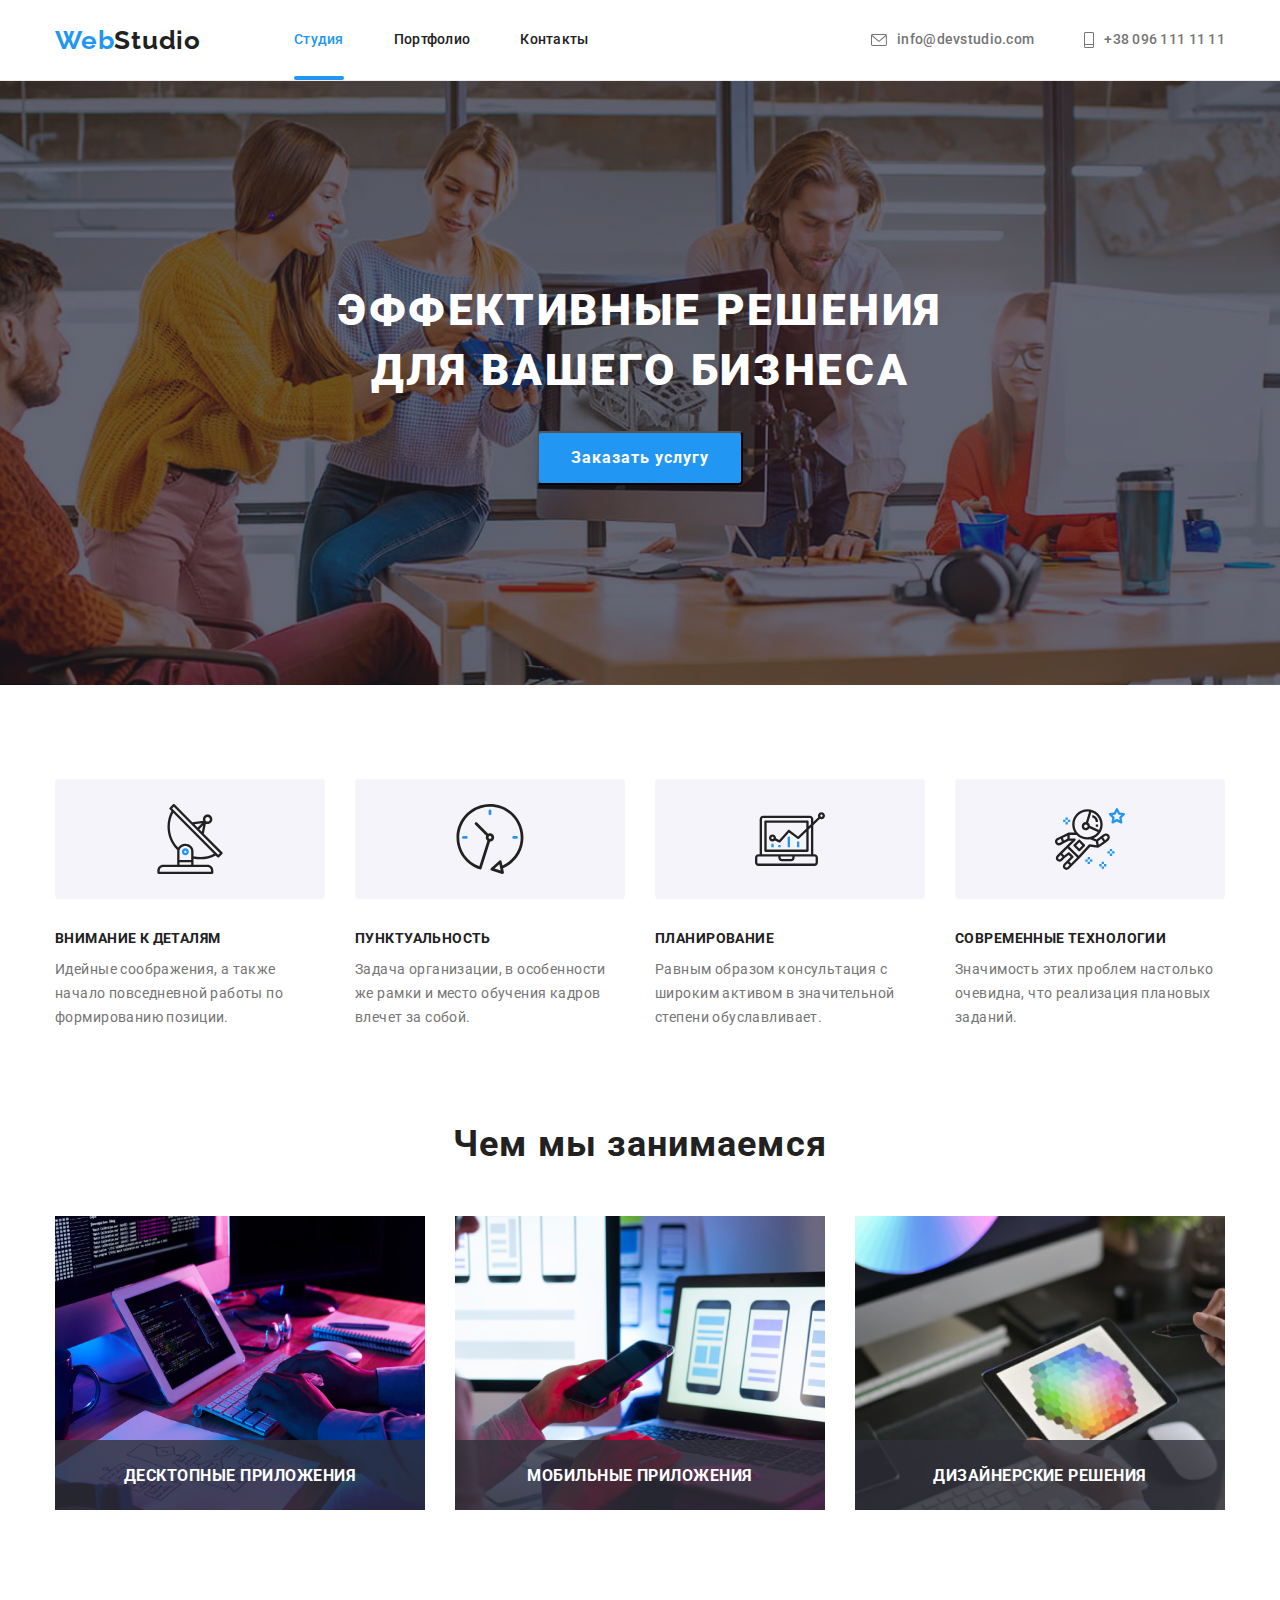
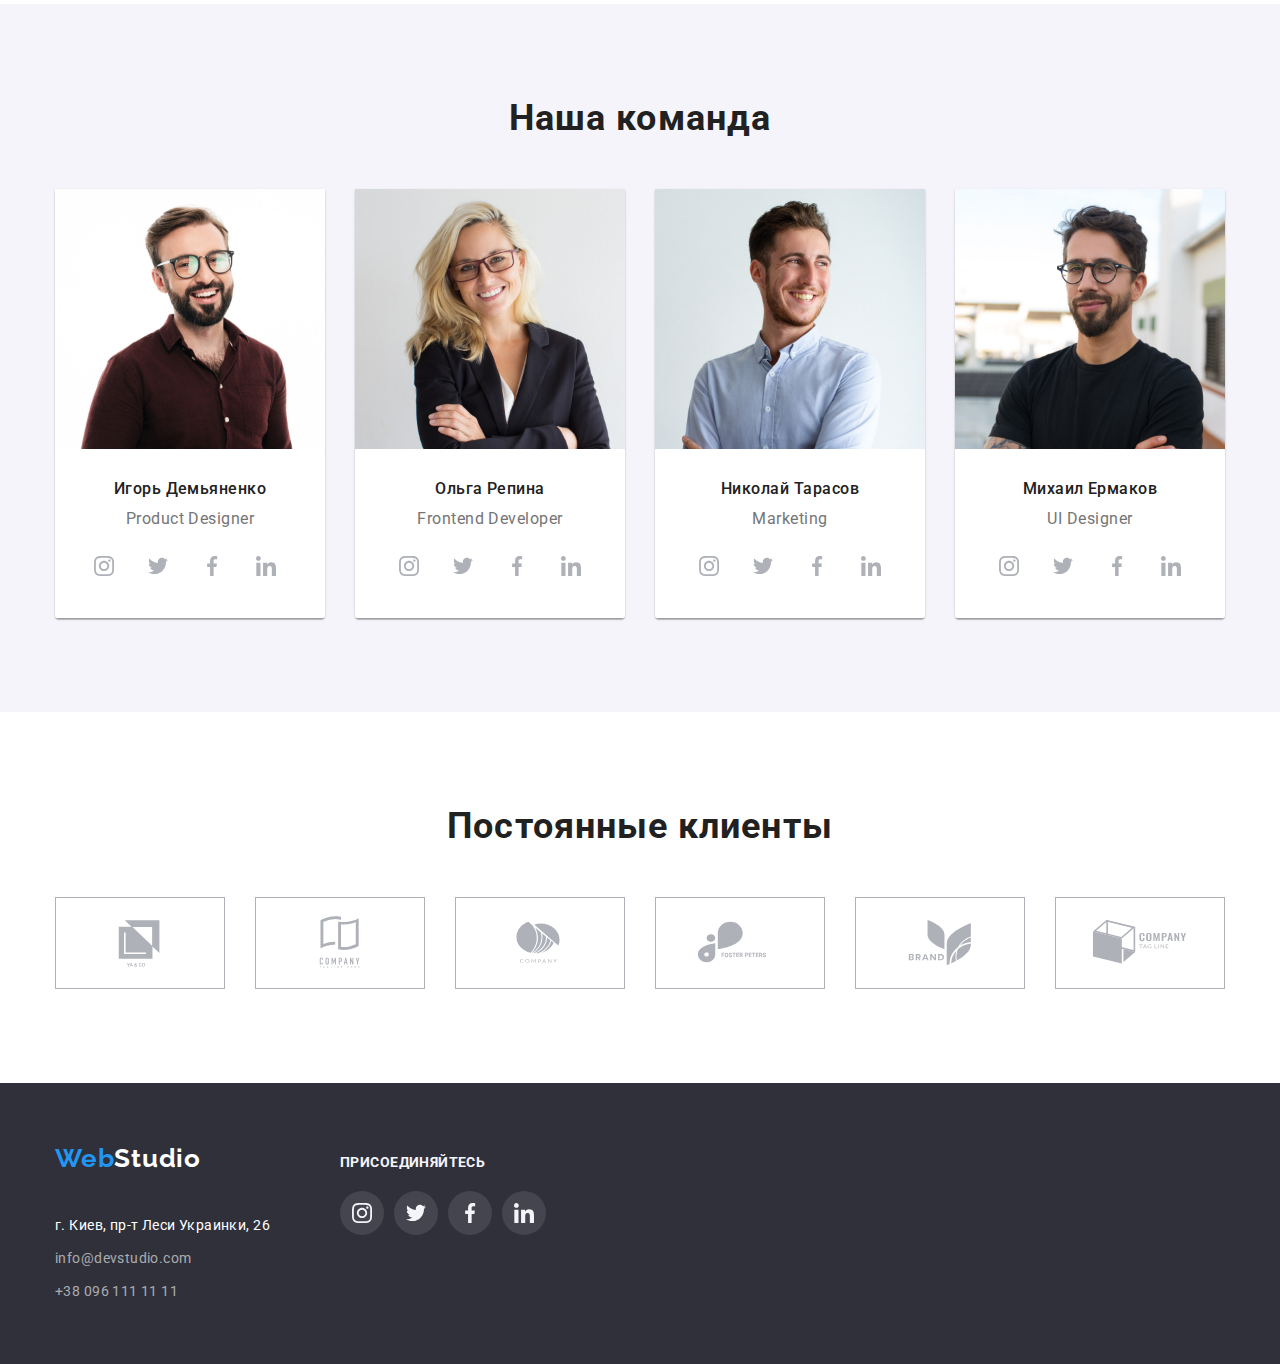
==== commit 976ec78c: "добавил анимации" ====
--- a/docs/index.html
+++ b/docs/index.html
@@ -138,16 +138,16 @@
         <h2 class="about-title">Чем мы занимаемся</h2>
         <ul class="about-list list">
           <li class="about-item">
-            <a href="" class="link">
-              <img src="./img/img.jpg" alt="Бекенд и фроненд" height="294" width="370" /></a>
+            <img src="./img/img.jpg" alt="Бекенд и фроненд" height="294" width="370" />
+            <p class="works-item-title">Десктопные приложения</p>
           </li>
           <li class="about-item">
-            <a href="" class="link"></a>
-            <img src="./img/box2.jpg" alt="Лендинг сайтов" height="294" width="370" /></a>
+            <img src="./img/box2.jpg" alt="Лендинг сайтов" height="294" width="370" />
+            <p class="works-item-title">Мобильные приложения</p>
           </li>
           <li class="about-item">
-            <a href="" class="link"></a>
-            <img src="./img/box3.jpg" alt="Подбор цветовой палитры" height="294" width="370" /></a>
+            <img src="./img/box3.jpg" alt="Подбор цветовой палитры" height="294" width="370" />
+            <p class="works-item-title">Дизайнерские решения</p>
           </li>
         </ul>
       </div>
--- a/docs/css/style.css
+++ b/docs/css/style.css
@@ -72,6 +72,7 @@
 .section-whatwedo {
 padding-bottom: 94px;
 }
+
 .conteiner {
     width: 1200px;
     padding: 0 15px;
@@ -157,23 +158,22 @@
   display: block;
 
   padding-top: 32px;
-  /* padding-bottom: 32px; */
-
+  padding-bottom: 32px;
+	position: relative;
+	transition-property: color;
+	transition-duration: var(--transition-rule);
+	transition-timing-function: var(--transition-rule);
   transition: color var(--transition-rule);
 }
-
-.nav-link::after {
-  content: "";
-  left: 0;
-  bottom: 0;
-  display: block;
-  width: 100%;
-  height: 5px;
-  margin-top: 28px;
-  background-color: var(--accent-color);
-  border-radius: 2px;
-  opacity: 0;
-  transition: opacity var(--transition-rule);
+.current::after {
+	content: "";
+	position: absolute;
+	left: 0;
+	bottom: 0;
+	width: 100%;
+	height: 4px;
+	border-radius: 2px;
+	background-color: var(--accent-color);
 }
 .nav-menu .nav-link:hover,
 .nav-menu .nav-link:focus {
@@ -185,6 +185,7 @@
 .nav-menu .nav-link:focus::after {
   opacity: 1;
 }
+
 .nav-content {
     display: flex;
     align-items: center;
@@ -485,11 +486,28 @@
     letter-spacing: 0.03em;
     color: var(--title-text-color);
 }
-
+.works-item-title {
+	width: 100%;
+	height: 70px;
+	padding: 27px 0;
+	position: absolute;
+	left: 0;
+	bottom: 0;
+	color: var(--logo-white-color);
+	font-weight: 700;
+	line-height: 1.14;
+	text-align: center;
+	letter-spacing: 0.03em;
+	text-transform: uppercase;
+	background-color: rgba(47, 48, 58, 0.8);
+}
 .about-list {
     display: flex;
-}
-
+    flex-wrap: wrap;
+}
+.about-item {
+  position: relative;
+}
 .about-item:not(:last-child) {
     margin-right: 30px;
 }
@@ -603,6 +621,10 @@
     width: 20px;
     height: 20px;
     fill: var(--social-network-fill);
+    transition-property: color;
+    transition-duration: var(--transition-rule);
+    transition-timing-function: var(--transition-rule);
+    transition: color var(--transition-rule);
 }
  /* Наши постоянные клиенты  */
 .section-title {
@@ -644,11 +666,13 @@
 .client-link:hover,
 .client-link:focus {
   border: 1px solid var(--accent-color);
+  transition: var(--transition-rule);
 }
 
 .client-link:focus .client-icon,
 .client-link:hover .client-icon {
   fill: var(--accent-color);
+  transition: var(--transition-rule);
 }
 
 .client-icon {
@@ -785,6 +809,7 @@
     background-color: var(--accent-color);
     color: var(--secondary-text-color);
     cursor: pointer;
+    transition: var(--transition-rule);
 }
 
 .filter-button:not(:last-child) {
@@ -817,22 +842,29 @@
     margin: -15px;
 }
 
-.project-item {
-    text-decoration: none;
-    outline: 1px solid #eeeeee;
-    margin: 15px;
-    flex-basis: calc((100% - 90px) / 3);
-    transition: box-shadow .3s;
-    transform: translateY(-0.25em);
-}
-.project-item:focus,
-.project-item:hover {
+.filtered-activity-item {
+  position: relative;
+  flex-basis:calc((100% - 90px) / 3);
+  margin-top: 30px;
+  margin-left: 30px;
+  width: 370px;
+  height: 404px;
+  border: 1px solid var(--color-border-items);
+  box-shadow: 0;
+  box-sizing: border-box;
+  border:1px;
+  transition: box-shadow var(--transition-rule);
+}
+.filtered-activity-item:hover,
+.filtered-activity-item:focus {
   box-shadow:
   0 1px 4px rgba(0, 0, 0, 0.16),
   0 0 4px  rgba(0, 0, 0, 0.06),
   0 0 1px rgba(0, 0, 0, 0.12);
 }
-
+.filter-link {
+  text-decoration: none;
+}
 .project-name {
     font-weight: 700;
     font-size: 18px;
@@ -841,12 +873,13 @@
     color: var(--title-text-color);
 }
 .project-box {
+  position: relative;
   padding-top: 20px;
   padding-bottom: 20px;
   padding-left: 24px;
   padding-right: 24px;
-  border: 1px solid #eeeeee;
-    
+  border: 1px ;
+ overflow: hidden;
 }
 
 .project-type {
@@ -862,18 +895,18 @@
   width: 370px;
   height: 294px;
   overflow: hidden;
+  cursor: pointer;
 }
 .filtered-activity-cover {
   text-decoration: none;
   position: absolute;
   padding: 63px 24px;
   background-color: rgba(33, 150, 243, 0.9);
-  color: var(--primary-white-color);
+  color: var(--primary-bg-color);
   font-size: 18px;
   line-height: 1.56;
-
-  width: 100%;
-  height: 100%;
+  width: 370px;
+  height: 294px;
   top: 0;
   left: 0;
   pointer-events: none;
@@ -883,7 +916,7 @@
   transition: opacity var(--transition-rule), transform var(--transition-rule);
 }
 
-.filtered-activity-item:hover .filtered-activity-cover {
+.filtered-activity-item:hover .filtered-activity-cover{
   transform: translateY(0);
   opacity: 1;
 }
